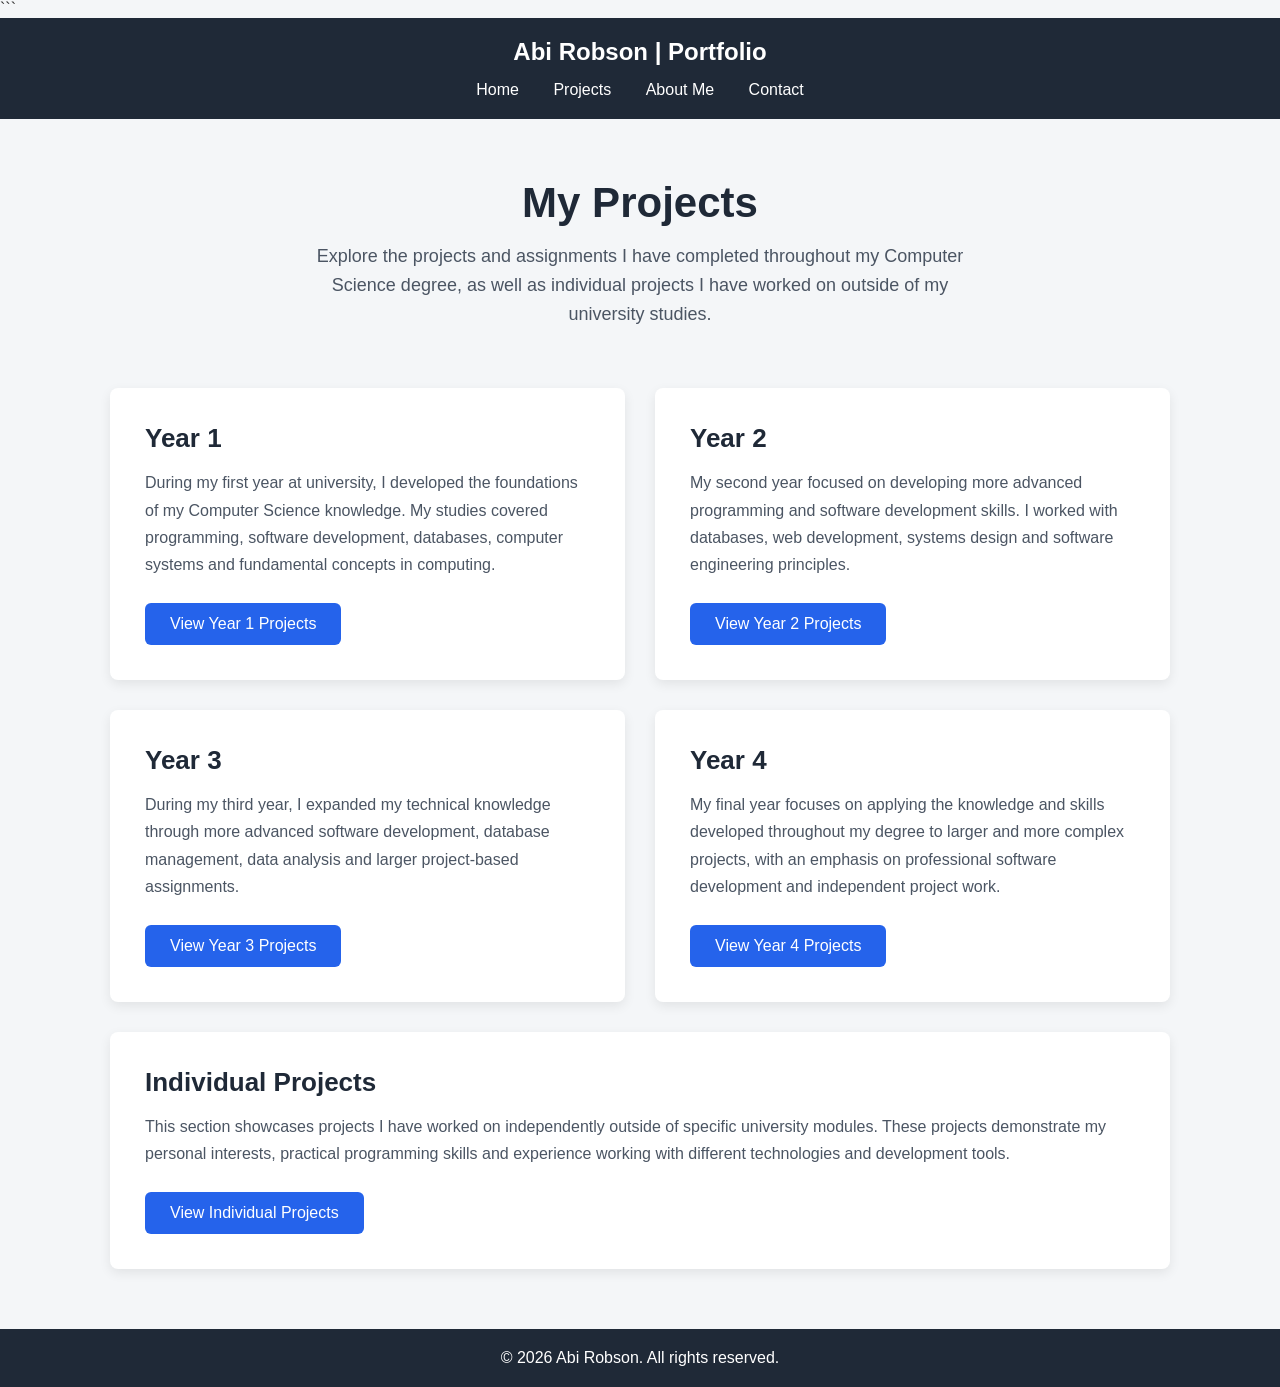
==== projects.html @ c656c594 "Update projects.html" ====
<!DOCTYPE html>

<html lang="en">
<head>
    <meta charset="UTF-8">
    <meta name="viewport" content="width=device-width, initial-scale=1.0">
    <title>Projects | Abi Robson</title>

<style>
    * {
        margin: 0;
        padding: 0;
        box-sizing: border-box;
    }

    body {
        font-family: Arial, sans-serif;
        background-color: #f4f6f8;
        color: #333;
    }

    nav {
        background-color: #1f2937;
        padding: 20px;
        text-align: center;
    }

    nav h2 {
        color: white;
        margin-bottom: 15px;
    }

    nav a {
        color: white;
        text-decoration: none;
        margin: 0 15px;
        font-size: 16px;
    }

    nav a:hover {
        text-decoration: underline;
    }

    .page-header {
        text-align: center;
        padding: 60px 20px 30px;
    }

    .page-header h1 {
        font-size: 42px;
        color: #1f2937;
        margin-bottom: 15px;
    }

    .page-header p {
        max-width: 650px;
        margin: auto;
        font-size: 18px;
        line-height: 1.6;
        color: #4b5563;
    }

    .projects-container {
        max-width: 1100px;
        margin: 30px auto 60px;
        padding: 0 20px;
        display: grid;
        grid-template-columns: repeat(2, 1fr);
        gap: 30px;
    }

    .project-section {
        background-color: white;
        padding: 35px;
        border-radius: 8px;
        box-shadow: 0 4px 12px rgba(0, 0, 0, 0.08);
        display: flex;
        flex-direction: column;
        justify-content: space-between;
    }

    .project-section h2 {
        color: #1f2937;
        font-size: 26px;
        margin-bottom: 15px;
    }

    .project-section p {
        color: #4b5563;
        font-size: 16px;
        line-height: 1.7;
        margin-bottom: 25px;
    }

    .button {
        display: inline-block;
        width: fit-content;
        padding: 12px 25px;
        background-color: #2563eb;
        color: white;
        text-decoration: none;
        border-radius: 6px;
        font-size: 16px;
    }

    .button:hover {
        background-color: #1d4ed8;
    }

    .individual-projects {
        grid-column: 1 / -1;
    }

    footer {
        background-color: #1f2937;
        color: white;
        text-align: center;
        padding: 20px;
    }

    @media (max-width: 700px) {
        .projects-container {
            grid-template-columns: 1fr;
        }

        .individual-projects {
            grid-column: auto;
        }

        .page-header h1 {
            font-size: 34px;
        }

        nav a {
            display: inline-block;
            margin: 5px 10px;
        }
    }
</style>


</head>

<body>

```
<nav>
    <h2>Abi Robson | Portfolio</h2>

    <a href="index.html">Home</a>
    <a href="projects.html">Projects</a>
    <a href="about.html">About Me</a>
    <a href="contact.html">Contact</a>
</nav>

<header class="page-header">
    <h1>My Projects</h1>

    <p>
        Explore the projects and assignments I have completed throughout
        my Computer Science degree, as well as individual projects I have
        worked on outside of my university studies.
    </p>
</header>

<main class="projects-container">

    <section class="project-section">
        <div>
            <h2>Year 1</h2>

            <p>
                During my first year at university, I developed the
                foundations of my Computer Science knowledge. My studies
                covered programming, software development, databases,
                computer systems and fundamental concepts in computing.
            </p>
        </div>

        <a href="year1.html" class="button">
            View Year 1 Projects
        </a>
    </section>

    <section class="project-section">
        <div>
            <h2>Year 2</h2>

            <p>
                My second year focused on developing more advanced
                programming and software development skills. I worked
                with databases, web development, systems design and
                software engineering principles.
            </p>
        </div>

        <a href="year2.html" class="button">
            View Year 2 Projects
        </a>
    </section>

    <section class="project-section">
        <div>
            <h2>Year 3</h2>

            <p>
                During my third year, I expanded my technical knowledge
                through more advanced software development, database
                management, data analysis and larger project-based
                assignments.
            </p>
        </div>

        <a href="year3.html" class="button">
            View Year 3 Projects
        </a>
    </section>

    <section class="project-section">
        <div>
            <h2>Year 4</h2>

            <p>
                My final year focuses on applying the knowledge and skills
                developed throughout my degree to larger and more complex
                projects, with an emphasis on professional software
                development and independent project work.
            </p>
        </div>

        <a href="year4.html" class="button">
            View Year 4 Projects
        </a>
    </section>

    <section class="project-section individual-projects">
        <div>
            <h2>Individual Projects</h2>

            <p>
                This section showcases projects I have worked on
                independently outside of specific university modules.
                These projects demonstrate my personal interests,
                practical programming skills and experience working with
                different technologies and development tools.
            </p>
        </div>

        <a href="individual-projects.html" class="button">
            View Individual Projects
        </a>
    </section>

</main>

<footer>
    <p>&copy; 2026 Abi Robson. All rights reserved.</p>
</footer>

</body>
</html>
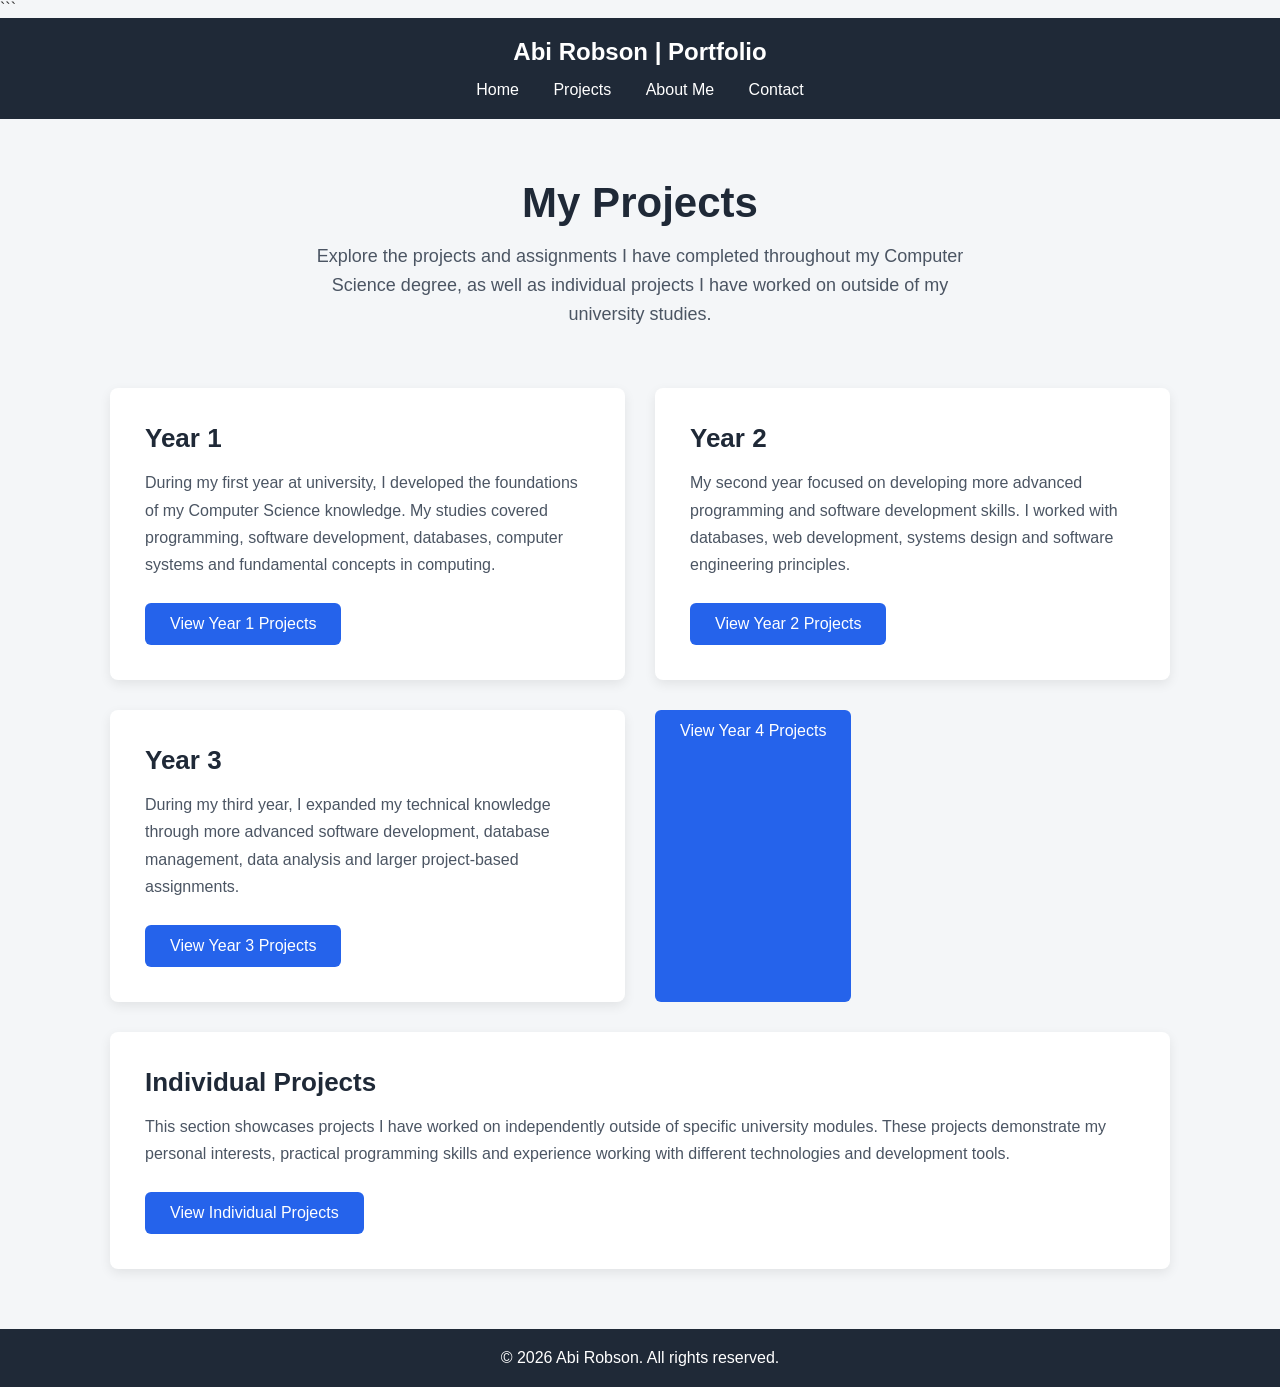
==== commit cb09ecaf: "Update projects.html" ====
--- a/projects.html
+++ b/projects.html
@@ -216,17 +216,6 @@
         </a>
     </section>
 
-    <section class="project-section">
-        <div>
-            <h2>Year 4</h2>
-
-            <p>
-                My final year focuses on applying the knowledge and skills
-                developed throughout my degree to larger and more complex
-                projects, with an emphasis on professional software
-                development and independent project work.
-            </p>
-        </div>
 
         <a href="year4.html" class="button">
             View Year 4 Projects
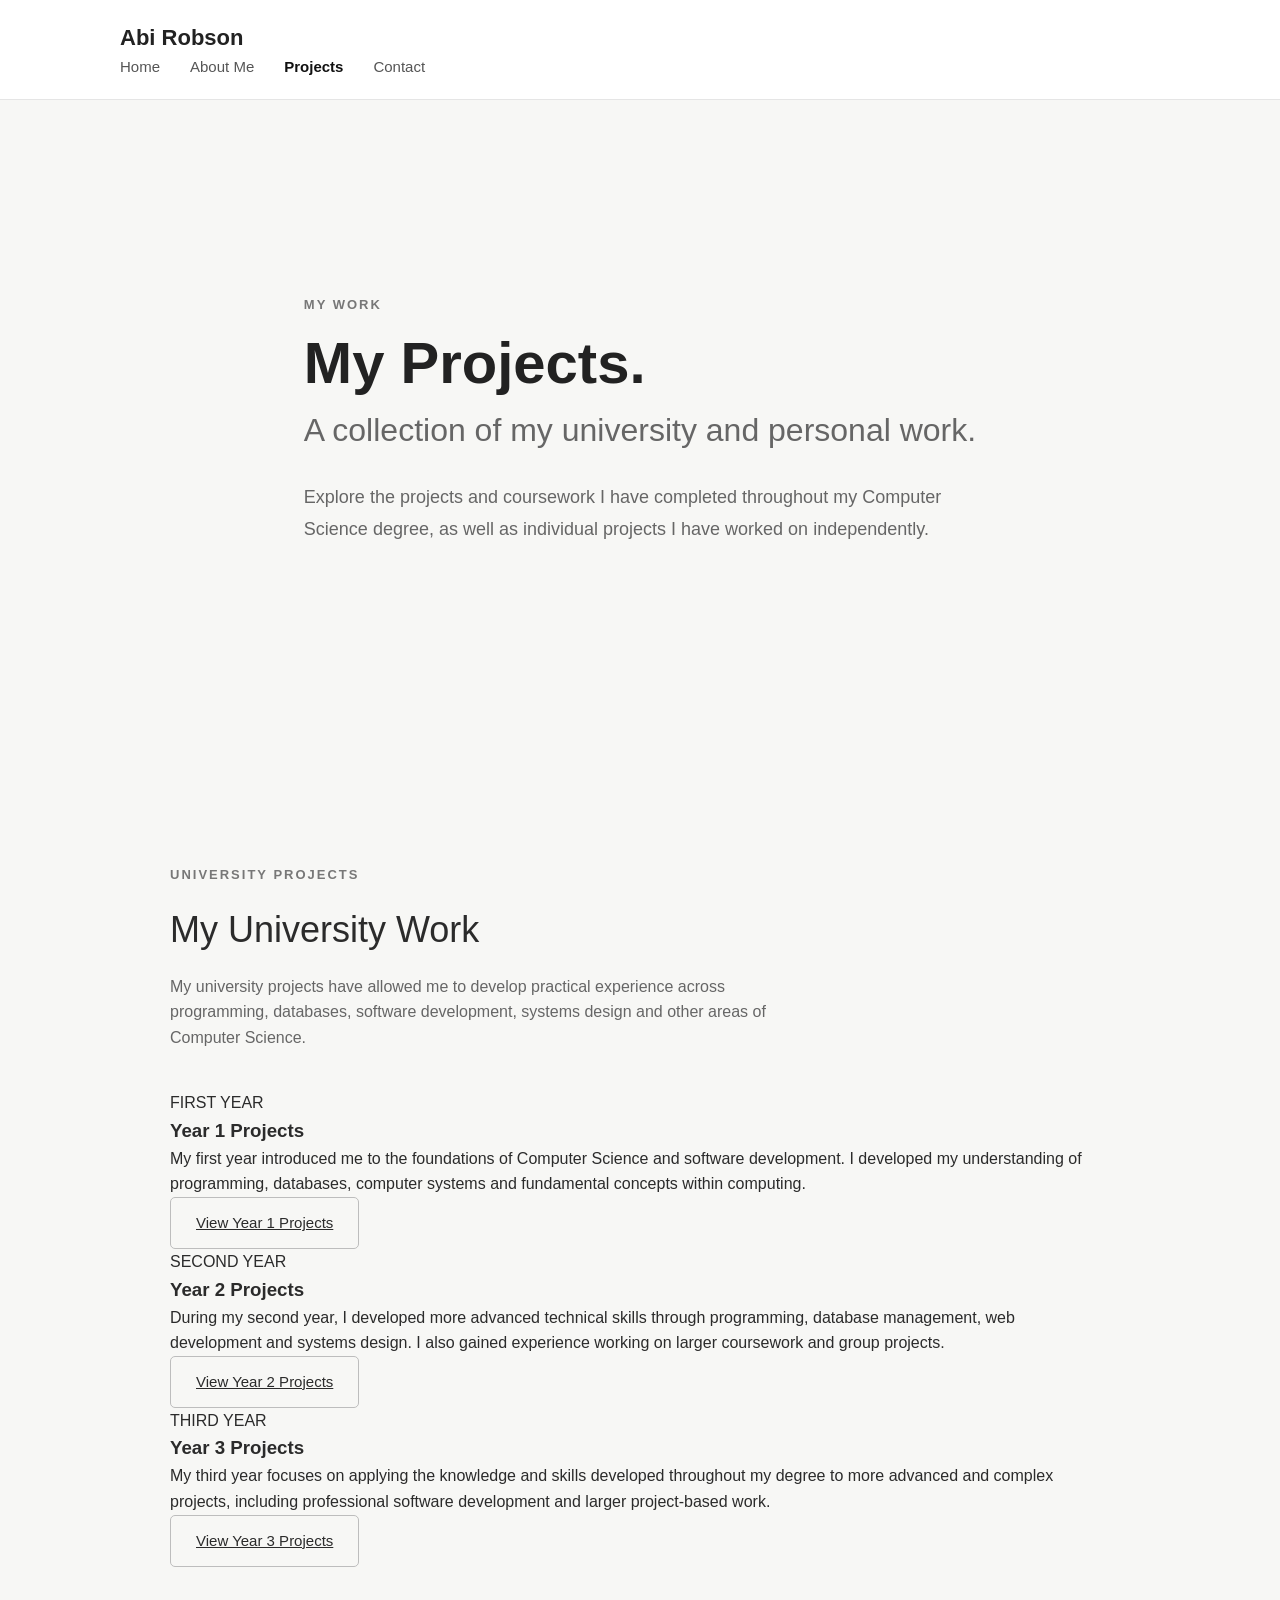
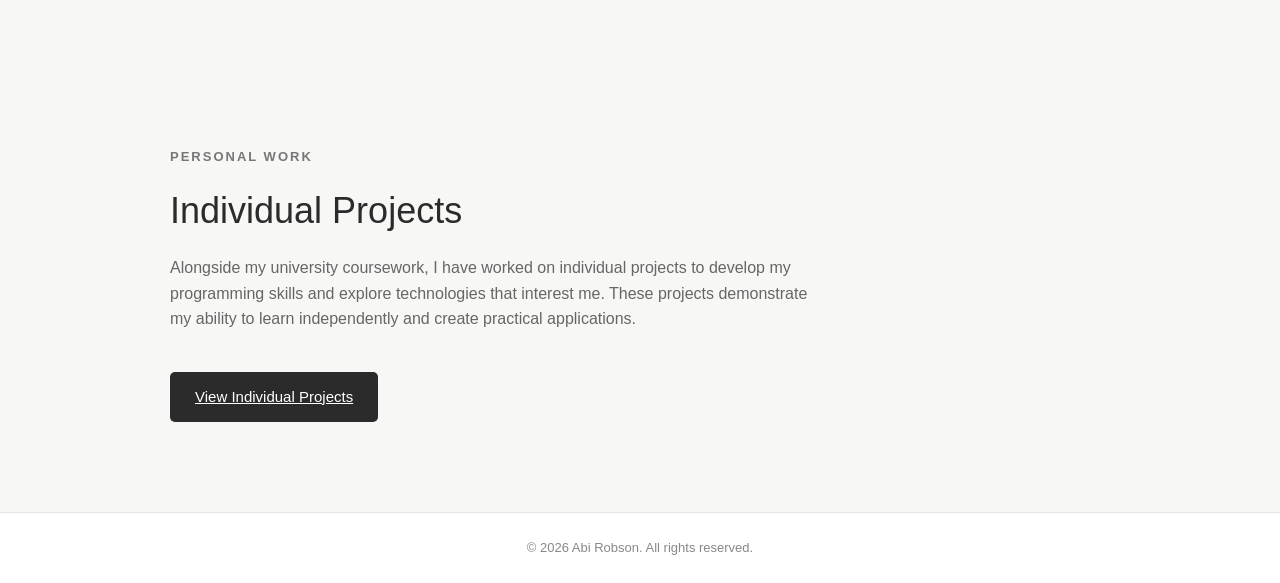
==== commit e0f322e3: "Update projects.html" ====
--- a/projects.html
+++ b/projects.html
@@ -2,248 +2,97 @@
 
 <html lang="en">
 <head>
-    <meta charset="UTF-8">
-    <meta name="viewport" content="width=device-width, initial-scale=1.0">
-    <title>Projects | Abi Robson</title>
-
-<style>
-    * {
-        margin: 0;
-        padding: 0;
-        box-sizing: border-box;
-    }
-
-    body {
-        font-family: Arial, sans-serif;
-        background-color: #f4f6f8;
-        color: #333;
-    }
-
-    nav {
-        background-color: #1f2937;
-        padding: 20px;
-        text-align: center;
-    }
-
-    nav h2 {
-        color: white;
-        margin-bottom: 15px;
-    }
-
-    nav a {
-        color: white;
-        text-decoration: none;
-        margin: 0 15px;
-        font-size: 16px;
-    }
-
-    nav a:hover {
-        text-decoration: underline;
-    }
-
-    .page-header {
-        text-align: center;
-        padding: 60px 20px 30px;
-    }
-
-    .page-header h1 {
-        font-size: 42px;
-        color: #1f2937;
-        margin-bottom: 15px;
-    }
-
-    .page-header p {
-        max-width: 650px;
-        margin: auto;
-        font-size: 18px;
-        line-height: 1.6;
-        color: #4b5563;
-    }
-
-    .projects-container {
-        max-width: 1100px;
-        margin: 30px auto 60px;
-        padding: 0 20px;
-        display: grid;
-        grid-template-columns: repeat(2, 1fr);
-        gap: 30px;
-    }
-
-    .project-section {
-        background-color: white;
-        padding: 35px;
-        border-radius: 8px;
-        box-shadow: 0 4px 12px rgba(0, 0, 0, 0.08);
-        display: flex;
-        flex-direction: column;
-        justify-content: space-between;
-    }
-
-    .project-section h2 {
-        color: #1f2937;
-        font-size: 26px;
-        margin-bottom: 15px;
-    }
-
-    .project-section p {
-        color: #4b5563;
-        font-size: 16px;
-        line-height: 1.7;
-        margin-bottom: 25px;
-    }
-
-    .button {
-        display: inline-block;
-        width: fit-content;
-        padding: 12px 25px;
-        background-color: #2563eb;
-        color: white;
-        text-decoration: none;
-        border-radius: 6px;
-        font-size: 16px;
-    }
-
-    .button:hover {
-        background-color: #1d4ed8;
-    }
-
-    .individual-projects {
-        grid-column: 1 / -1;
-    }
-
-    footer {
-        background-color: #1f2937;
-        color: white;
-        text-align: center;
-        padding: 20px;
-    }
-
-    @media (max-width: 700px) {
-        .projects-container {
-            grid-template-columns: 1fr;
-        }
-
-        .individual-projects {
-            grid-column: auto;
-        }
-
-        .page-header h1 {
-            font-size: 34px;
-        }
-
-        nav a {
-            display: inline-block;
-            margin: 5px 10px;
-        }
-    }
-</style>
-
-
+<meta charset="UTF-8">
+<meta name="viewport" content="width=device-width, initial-scale=1.0">
+<title>Projects | Abi Robson</title>
+<link rel="stylesheet" href="style.css">
 </head>
-
 <body>
 
-```
-<nav>
-    <h2>Abi Robson | Portfolio</h2>
-
-    <a href="index.html">Home</a>
-    <a href="projects.html">Projects</a>
-    <a href="about.html">About Me</a>
-    <a href="contact.html">Contact</a>
+<header class="navbar">
+<nav class="nav-container">
+<a href="index.html" class="logo">Abi Robson</a>
+<div class="nav-links">
+<a href="index.html">Home</a>
+<a href="index.html#about">About Me</a>
+<a href="projects.html" class="active">Projects</a>
+<a href="index.html#contact">Contact</a>
+</div>
 </nav>
-
-<header class="page-header">
-    <h1>My Projects</h1>
-
-    <p>
-        Explore the projects and assignments I have completed throughout
-        my Computer Science degree, as well as individual projects I have
-        worked on outside of my university studies.
-    </p>
 </header>
 
-<main class="projects-container">
+<main>
 
-    <section class="project-section">
-        <div>
-            <h2>Year 1</h2>
+<section class="hero project-hero">
+<div class="hero-content">
+<p class="intro-label">MY WORK</p>
+<h1>My Projects.</h1>
+<h2>A collection of my university and personal work.</h2>
+<p class="hero-description">Explore the projects and coursework I have completed throughout my Computer Science degree, as well as individual projects I have worked on independently.</p>
+</div>
+</section>
 
-            <p>
-                During my first year at university, I developed the
-                foundations of my Computer Science knowledge. My studies
-                covered programming, software development, databases,
-                computer systems and fundamental concepts in computing.
-            </p>
-        </div>
+<section class="projects-section">
+<div class="section-container">
 
-        <a href="year1.html" class="button">
-            View Year 1 Projects
-        </a>
-    </section>
+<div class="section-heading">
+<p class="section-label">UNIVERSITY PROJECTS</p>
+<h2>My University Work</h2>
+<p>My university projects have allowed me to develop practical experience across programming, databases, software development, systems design and other areas of Computer Science.</p>
+</div>
 
-    <section class="project-section">
-        <div>
-            <h2>Year 2</h2>
+<div class="project-list">
 
-            <p>
-                My second year focused on developing more advanced
-                programming and software development skills. I worked
-                with databases, web development, systems design and
-                software engineering principles.
-            </p>
-        </div>
+<div class="project-item">
+<div class="project-content">
+<p class="project-label">FIRST YEAR</p>
+<h3>Year 1 Projects</h3>
+<p>My first year introduced me to the foundations of Computer Science and software development. I developed my understanding of programming, databases, computer systems and fundamental concepts within computing.</p>
+<a href="year1.html" class="secondary-button">View Year 1 Projects</a>
+</div>
+</div>
 
-        <a href="year2.html" class="button">
-            View Year 2 Projects
-        </a>
-    </section>
+<div class="project-item">
+<div class="project-content">
+<p class="project-label">SECOND YEAR</p>
+<h3>Year 2 Projects</h3>
+<p>During my second year, I developed more advanced technical skills through programming, database management, web development and systems design. I also gained experience working on larger coursework and group projects.</p>
+<a href="year2.html" class="secondary-button">View Year 2 Projects</a>
+</div>
+</div>
 
-    <section class="project-section">
-        <div>
-            <h2>Year 3</h2>
+<div class="project-item">
+<div class="project-content">
+<p class="project-label">THIRD YEAR</p>
+<h3>Year 3 Projects</h3>
+<p>My third year focuses on applying the knowledge and skills developed throughout my degree to more advanced and complex projects, including professional software development and larger project-based work.</p>
+<a href="year3.html" class="secondary-button">View Year 3 Projects</a>
+</div>
+</div>
 
-            <p>
-                During my third year, I expanded my technical knowledge
-                through more advanced software development, database
-                management, data analysis and larger project-based
-                assignments.
-            </p>
-        </div>
+</div>
 
-        <a href="year3.html" class="button">
-            View Year 3 Projects
-        </a>
-    </section>
+</div>
+</section>
 
+<section class="individual-projects">
+<div class="section-container">
 
-        <a href="year4.html" class="button">
-            View Year 4 Projects
-        </a>
-    </section>
+<div class="section-heading">
+<p class="section-label">PERSONAL WORK</p>
+<h2>Individual Projects</h2>
+<p>Alongside my university coursework, I have worked on individual projects to develop my programming skills and explore technologies that interest me. These projects demonstrate my ability to learn independently and create practical applications.</p>
+</div>
 
-    <section class="project-section individual-projects">
-        <div>
-            <h2>Individual Projects</h2>
+<a href="individual-projects.html" class="primary-button">View Individual Projects</a>
 
-            <p>
-                This section showcases projects I have worked on
-                independently outside of specific university modules.
-                These projects demonstrate my personal interests,
-                practical programming skills and experience working with
-                different technologies and development tools.
-            </p>
-        </div>
-
-        <a href="individual-projects.html" class="button">
-            View Individual Projects
-        </a>
-    </section>
+</div>
+</section>
 
 </main>
 
 <footer>
-    <p>&copy; 2026 Abi Robson. All rights reserved.</p>
+<p>© 2026 Abi Robson. All rights reserved.</p>
 </footer>
 
 </body>
--- a/style.css
+++ b/style.css
@@ -0,0 +1,320 @@
+/* ================================
+Global Styles
+================================ */
+
+* {
+  margin: 0;
+  padding: 0;
+  box-sizing: border-box;
+  }
+
+html {
+scroll-behavior: smooth;
+}
+
+body {
+font-family: Arial, Helvetica, sans-serif;
+background-color: #f7f7f5;
+color: #2b2b2b;
+line-height: 1.6;
+}
+
+/* ================================
+Navigation Bar
+================================ */
+
+.navbar {
+background-color: #ffffff;
+border-bottom: 1px solid #e5e5e5;
+position: sticky;
+top: 0;
+z-index: 1000;
+}
+
+.nav-container {
+max-width: 1100px;
+margin: 0 auto;
+padding: 20px 30px;
+
+```
+display: flex;
+align-items: center;
+justify-content: space-between;
+```
+
+}
+
+.logo {
+color: #222222;
+text-decoration: none;
+font-size: 22px;
+font-weight: 600;
+}
+
+.nav-links {
+display: flex;
+gap: 30px;
+}
+
+.nav-links a {
+color: #555555;
+text-decoration: none;
+font-size: 15px;
+transition: color 0.2s ease;
+}
+
+.nav-links a:hover {
+color: #111111;
+}
+
+.nav-links a.active {
+color: #111111;
+font-weight: 600;
+}
+
+/* ================================
+Hero Section
+================================ */
+
+.hero {
+min-height: 75vh;
+display: flex;
+align-items: center;
+
+```
+background-color: #f7f7f5;
+```
+
+}
+
+.hero-content {
+max-width: 900px;
+margin: 0 auto;
+padding: 100px 30px;
+}
+
+.intro-label,
+.section-label {
+color: #777777;
+font-size: 13px;
+font-weight: 600;
+letter-spacing: 2px;
+margin-bottom: 15px;
+}
+
+.hero h1 {
+color: #222222;
+font-size: 58px;
+font-weight: 600;
+line-height: 1.1;
+margin-bottom: 10px;
+}
+
+.hero h2 {
+color: #666666;
+font-size: 32px;
+font-weight: 400;
+margin-bottom: 25px;
+}
+
+.hero-description {
+max-width: 650px;
+color: #666666;
+font-size: 18px;
+line-height: 1.8;
+margin-bottom: 35px;
+}
+
+/* ================================
+Buttons
+================================ */
+
+.hero-buttons {
+display: flex;
+gap: 15px;
+}
+
+.primary-button,
+.secondary-button {
+display: inline-block;
+padding: 13px 25px;
+
+```
+text-decoration: none;
+border-radius: 5px;
+
+font-size: 15px;
+transition: all 0.2s ease;
+```
+
+}
+
+.primary-button {
+background-color: #2b2b2b;
+color: #ffffff;
+}
+
+.primary-button:hover {
+background-color: #444444;
+}
+
+.secondary-button {
+background-color: transparent;
+color: #2b2b2b;
+border: 1px solid #bdbdbd;
+}
+
+.secondary-button:hover {
+background-color: #ffffff;
+}
+
+/* ================================
+General Sections
+================================ */
+
+.section-container {
+max-width: 1000px;
+margin: 0 auto;
+padding: 90px 30px;
+}
+
+.section-heading {
+margin-bottom: 40px;
+}
+
+.section-heading h2 {
+color: #2b2b2b;
+font-size: 36px;
+font-weight: 500;
+margin-bottom: 15px;
+}
+
+.section-heading > p:not(.section-label) {
+max-width: 650px;
+color: #666666;
+}
+
+/* ================================
+Introduction Section
+================================ */
+
+.introduction {
+background-color: #ffffff;
+border-top: 1px solid #e5e5e5;
+border-bottom: 1px solid #e5e5e5;
+}
+
+.introduction-content {
+max-width: 750px;
+}
+
+.introduction-content p {
+color: #5f5f5f;
+font-size: 17px;
+margin-bottom: 20px;
+}
+
+/* ================================
+Contact Section
+================================ */
+
+.contact-section {
+background-color: #f7f7f5;
+}
+
+.contact-details {
+display: grid;
+grid-template-columns: repeat(3, 1fr);
+gap: 20px;
+}
+
+.contact-item {
+background-color: #ffffff;
+border: 1px solid #e5e5e5;
+padding: 25px;
+border-radius: 5px;
+}
+
+.contact-title {
+display: block;
+color: #777777;
+font-size: 13px;
+font-weight: 600;
+text-transform: uppercase;
+letter-spacing: 1px;
+margin-bottom: 8px;
+}
+
+.contact-item a {
+color: #333333;
+text-decoration: none;
+word-break: break-word;
+}
+
+.contact-item a:hover {
+text-decoration: underline;
+}
+
+/* ================================
+Footer
+================================ */
+
+footer {
+background-color: #ffffff;
+border-top: 1px solid #e5e5e5;
+text-align: center;
+padding: 25px;
+}
+
+footer p {
+color: #888888;
+font-size: 13px;
+}
+
+/* ================================
+Responsive Design
+================================ */
+
+@media (max-width: 768px) {
+
+```
+.nav-container {
+    flex-direction: column;
+    gap: 15px;
+}
+
+.nav-links {
+    gap: 18px;
+}
+
+.hero-content {
+    padding: 70px 25px;
+}
+
+.hero h1 {
+    font-size: 42px;
+}
+
+.hero h2 {
+    font-size: 25px;
+}
+
+.hero-description {
+    font-size: 16px;
+}
+
+.hero-buttons {
+    flex-direction: column;
+    align-items: flex-start;
+}
+
+.section-container {
+    padding: 70px 25px;
+}
+
+.contact-details {
+    grid-template-columns: 1fr;
+}
+```
+
+}
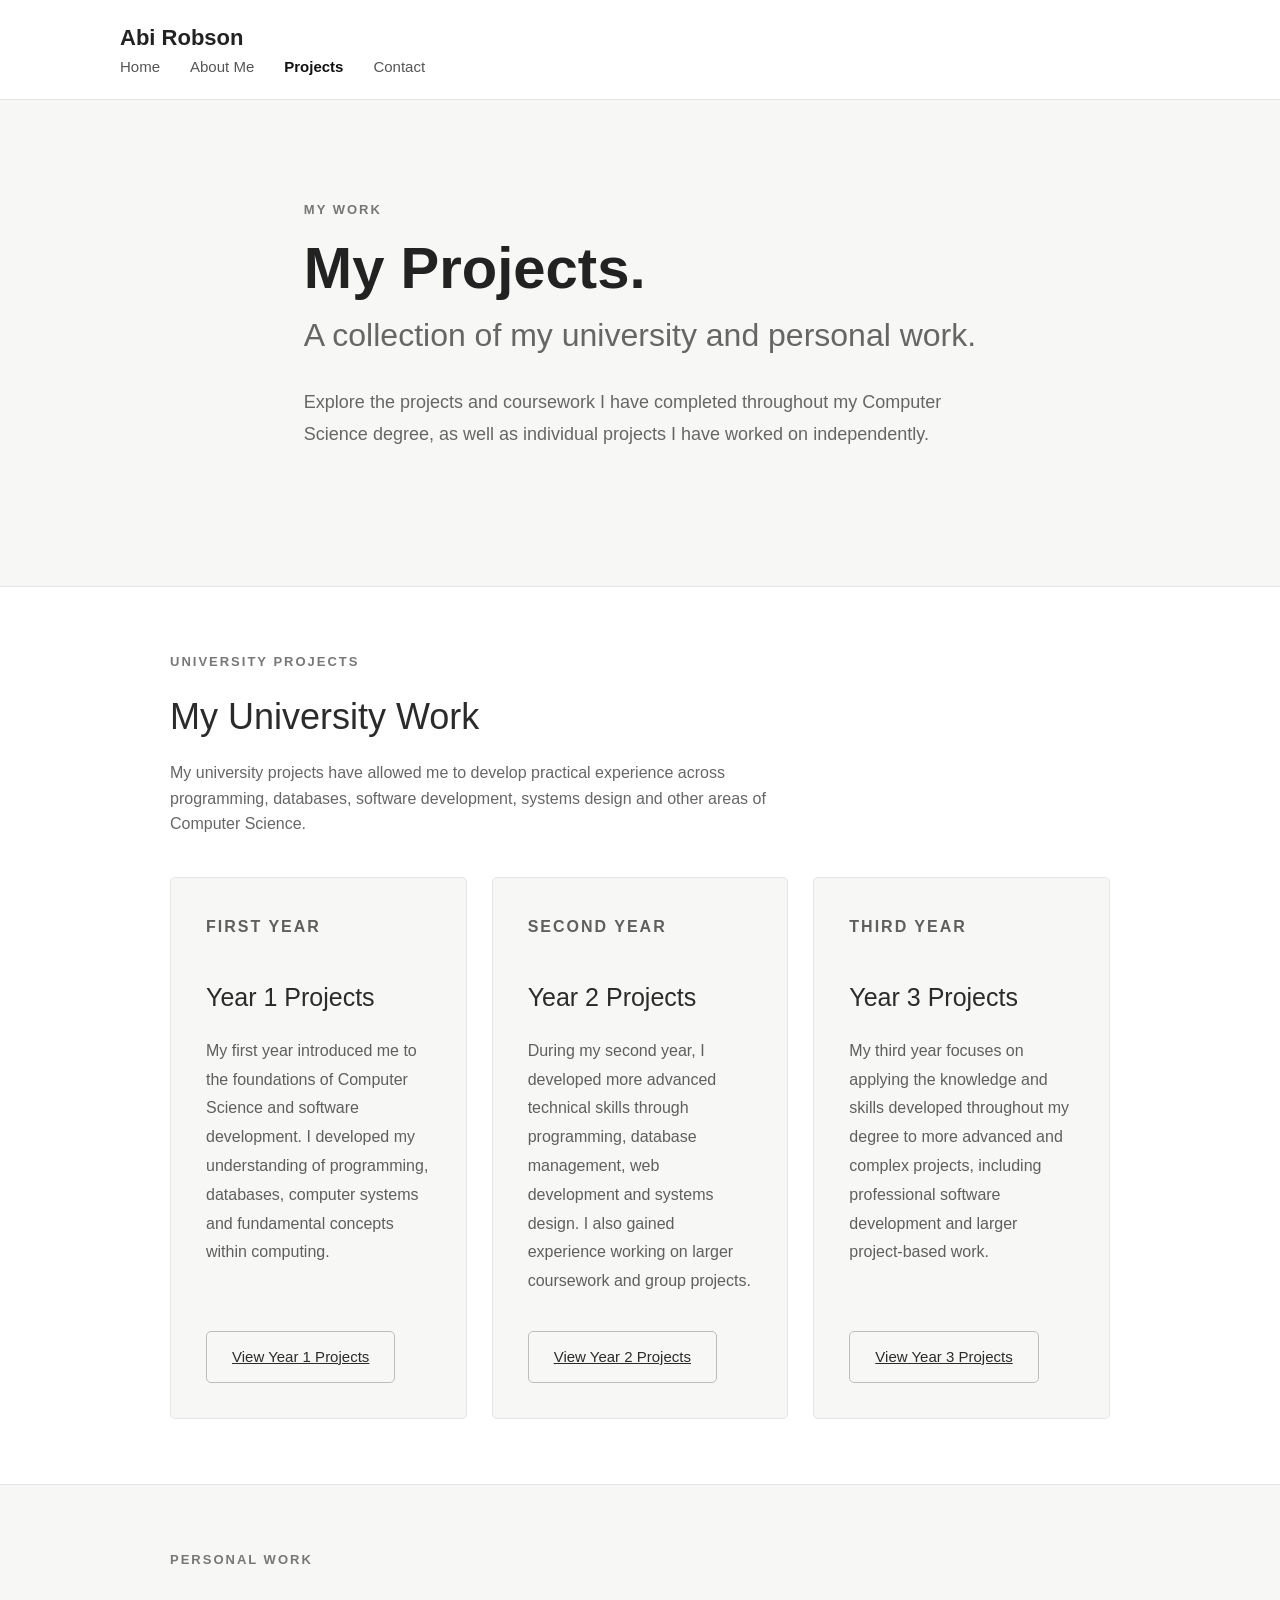
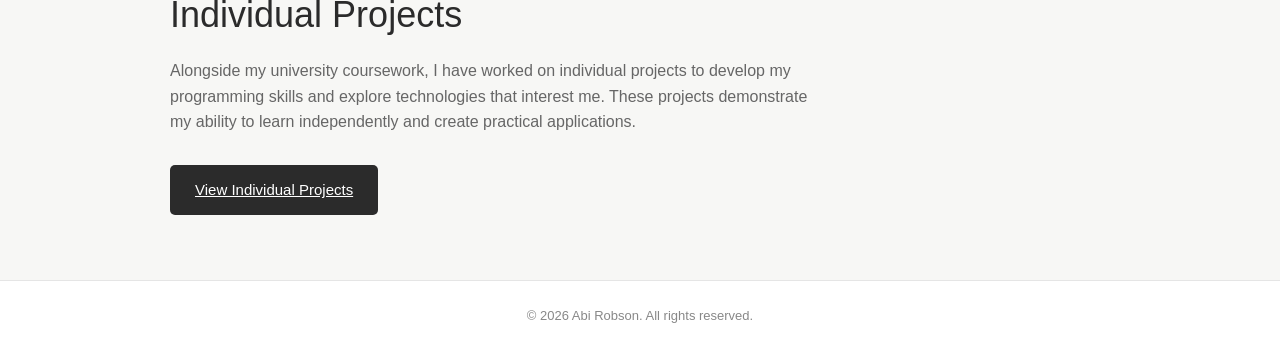
==== commit 98ff83e0: "Update projects.html" ====
--- a/projects.html
+++ b/projects.html
@@ -84,7 +84,7 @@
 <p>Alongside my university coursework, I have worked on individual projects to develop my programming skills and explore technologies that interest me. These projects demonstrate my ability to learn independently and create practical applications.</p>
 </div>
 
-<a href="individual-projects.html" class="primary-button">View Individual Projects</a>
+<a href="individual.html" class="primary-button">View Individual Projects</a>
 
 </div>
 </section>
--- a/style.css
+++ b/style.css
@@ -318,3 +318,112 @@
 ```
 
 }
+
+/* ================================
+Projects Page
+================================ */
+
+.project-hero {
+min-height: 50vh;
+}
+
+.projects-section {
+background-color: #ffffff;
+border-top: 1px solid #e5e5e5;
+border-bottom: 1px solid #e5e5e5;
+}
+
+.projects-section .section-container {
+padding-top: 65px;
+padding-bottom: 65px;
+}
+
+.project-list {
+display: grid;
+grid-template-columns: repeat(3, 1fr);
+gap: 25px;
+}
+
+.project-item {
+background-color: #f7f7f5;
+border: 1px solid #e5e5e5;
+padding: 35px;
+border-radius: 5px;
+min-height: 360px;
+}
+
+.project-content {
+height: 100%;
+display: flex;
+flex-direction: column;
+align-items: flex-start;
+}
+
+.project-label {
+color: #777777;
+font-size: 12px;
+font-weight: 600;
+letter-spacing: 2px;
+margin-bottom: 15px;
+}
+
+.project-item h3 {
+color: #2b2b2b;
+font-size: 25px;
+font-weight: 500;
+margin-bottom: 20px;
+}
+
+.project-item p {
+color: #5f5f5f;
+font-size: 16px;
+line-height: 1.8;
+margin-bottom: 35px;
+}
+
+.project-item .secondary-button {
+margin-top: auto;
+}
+
+.individual-projects {
+background-color: #f7f7f5;
+}
+
+.individual-projects .section-container {
+padding-top: 65px;
+padding-bottom: 65px;
+}
+
+.individual-projects .section-heading {
+margin-bottom: 30px;
+}
+
+@media (max-width: 900px) {
+
+.project-list {
+grid-template-columns: 1fr;
+}
+
+.project-item {
+min-height: auto;
+}
+
+}
+
+@media (max-width: 768px) {
+
+.project-hero {
+min-height: auto;
+}
+
+.projects-section .section-container,
+.individual-projects .section-container {
+padding-top: 55px;
+padding-bottom: 55px;
+}
+
+.project-item {
+padding: 30px;
+}
+
+}
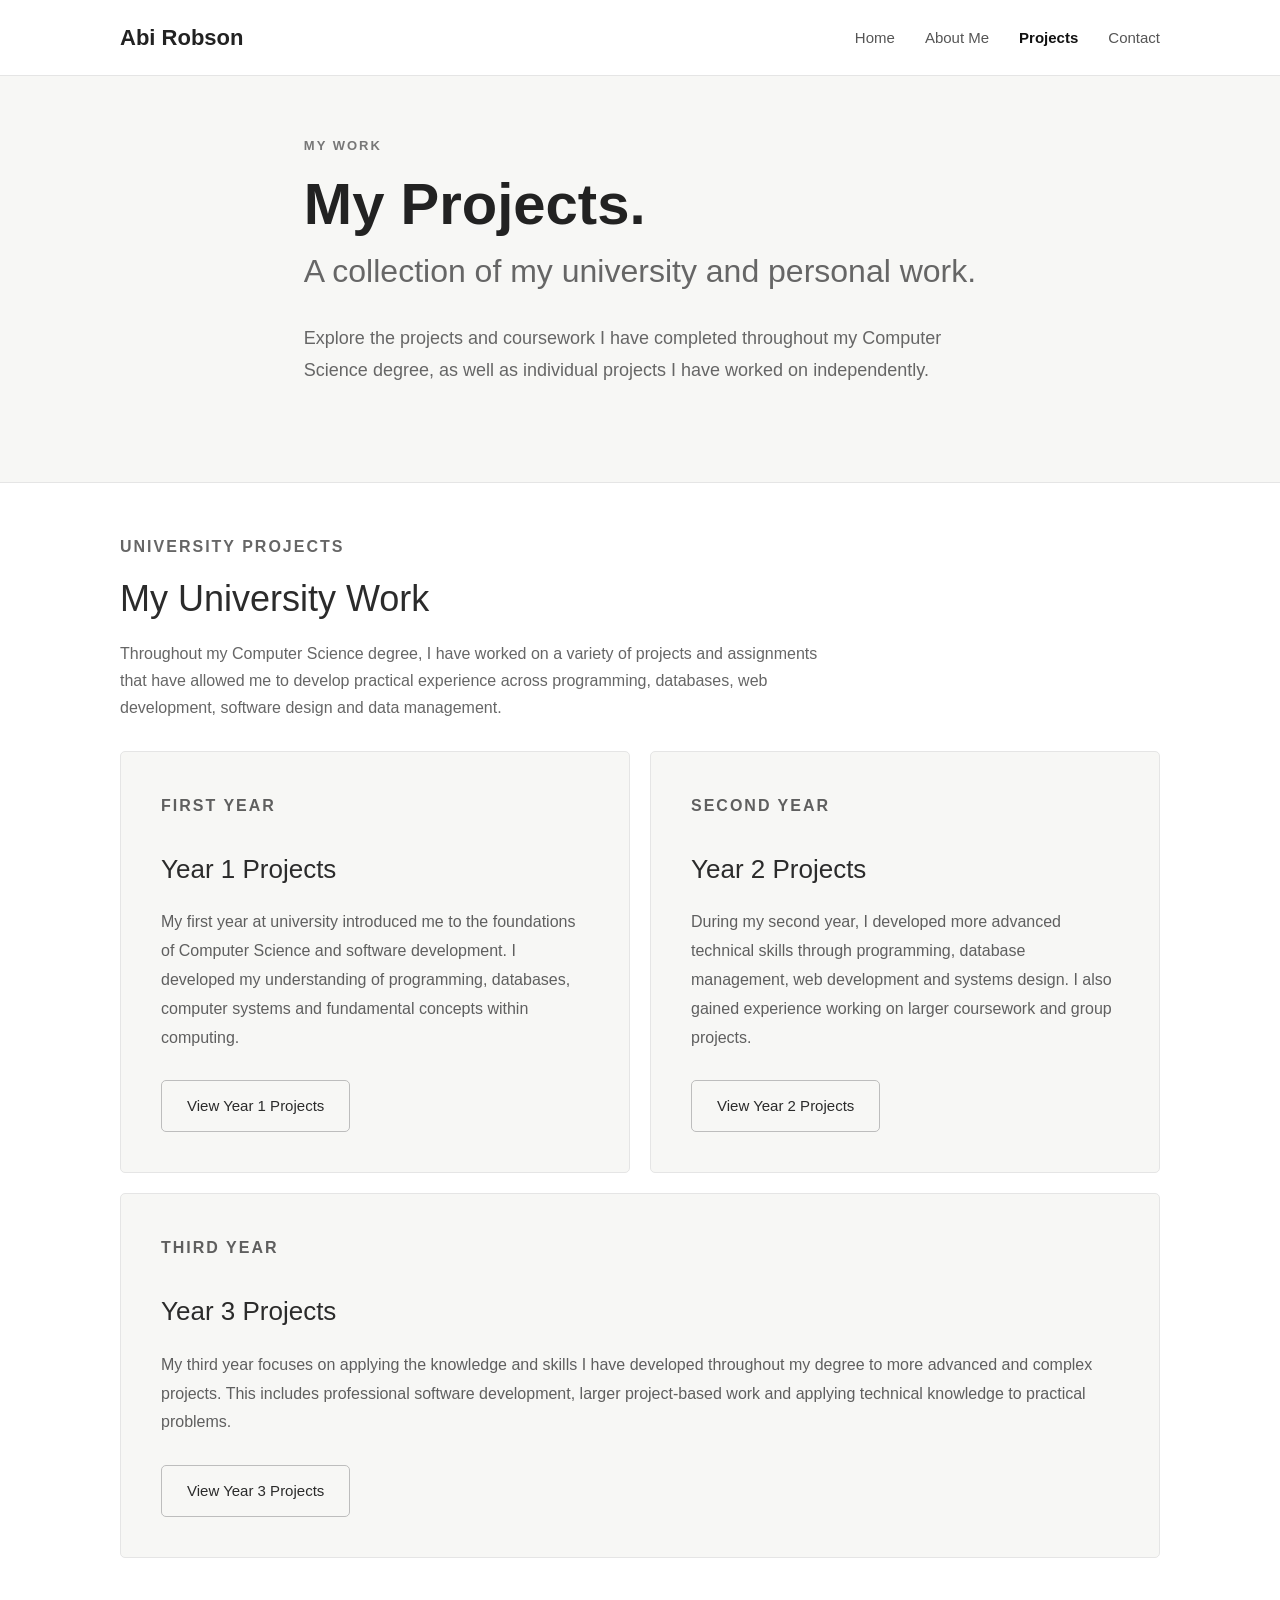
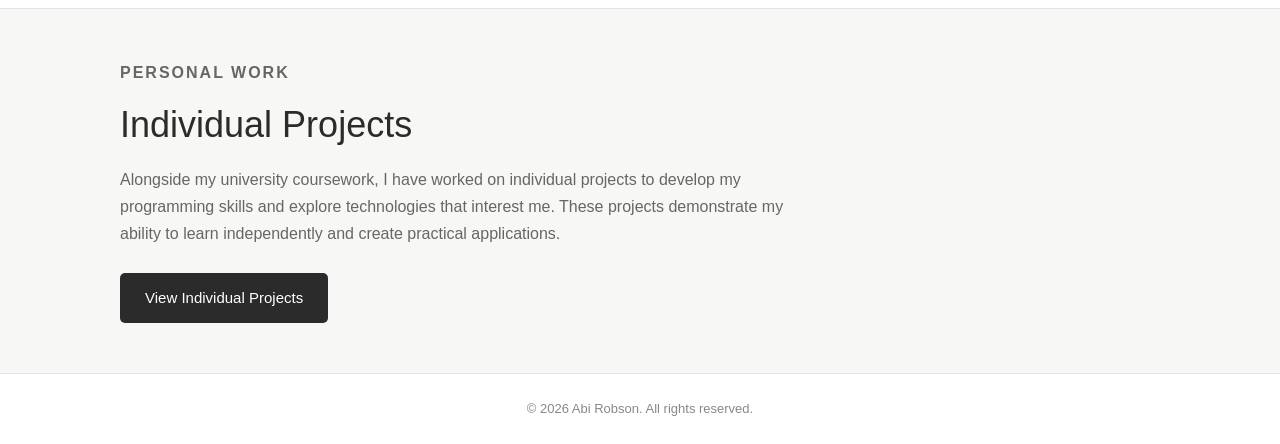
==== commit 27c60fe6: "Update projects.html" ====
--- a/projects.html
+++ b/projects.html
@@ -7,92 +7,158 @@
 <title>Projects | Abi Robson</title>
 <link rel="stylesheet" href="style.css">
 </head>
+
 <body>
 
 <header class="navbar">
 <nav class="nav-container">
+
 <a href="index.html" class="logo">Abi Robson</a>
+
 <div class="nav-links">
 <a href="index.html">Home</a>
 <a href="index.html#about">About Me</a>
 <a href="projects.html" class="active">Projects</a>
 <a href="index.html#contact">Contact</a>
 </div>
+
 </nav>
 </header>
 
 <main>
 
 <section class="hero project-hero">
+
 <div class="hero-content">
+
 <p class="intro-label">MY WORK</p>
+
 <h1>My Projects.</h1>
+
 <h2>A collection of my university and personal work.</h2>
-<p class="hero-description">Explore the projects and coursework I have completed throughout my Computer Science degree, as well as individual projects I have worked on independently.</p>
+
+<p class="hero-description">
+Explore the projects and coursework I have completed throughout my Computer Science degree, as well as individual projects I have worked on independently.
+</p>
+
 </div>
+
 </section>
 
 <section class="projects-section">
-<div class="section-container">
 
-<div class="section-heading">
+<div class="projects-container">
+
+<div class="projects-heading">
+
 <p class="section-label">UNIVERSITY PROJECTS</p>
+
 <h2>My University Work</h2>
-<p>My university projects have allowed me to develop practical experience across programming, databases, software development, systems design and other areas of Computer Science.</p>
+
+<p>
+Throughout my Computer Science degree, I have worked on a variety of projects and assignments that have allowed me to develop practical experience across programming, databases, web development, software design and data management.
+</p>
+
 </div>
 
 <div class="project-list">
 
 <div class="project-item">
+
 <div class="project-content">
+
 <p class="project-label">FIRST YEAR</p>
+
 <h3>Year 1 Projects</h3>
-<p>My first year introduced me to the foundations of Computer Science and software development. I developed my understanding of programming, databases, computer systems and fundamental concepts within computing.</p>
-<a href="year1.html" class="secondary-button">View Year 1 Projects</a>
+
+<p>
+My first year at university introduced me to the foundations of Computer Science and software development. I developed my understanding of programming, databases, computer systems and fundamental concepts within computing.
+</p>
+
+<a href="year1.html" class="secondary-button">
+View Year 1 Projects
+</a>
+
 </div>
+
 </div>
 
 <div class="project-item">
+
 <div class="project-content">
+
 <p class="project-label">SECOND YEAR</p>
+
 <h3>Year 2 Projects</h3>
-<p>During my second year, I developed more advanced technical skills through programming, database management, web development and systems design. I also gained experience working on larger coursework and group projects.</p>
-<a href="year2.html" class="secondary-button">View Year 2 Projects</a>
+
+<p>
+During my second year, I developed more advanced technical skills through programming, database management, web development and systems design. I also gained experience working on larger coursework and group projects.
+</p>
+
+<a href="year2.html" class="secondary-button">
+View Year 2 Projects
+</a>
+
 </div>
+
 </div>
 
 <div class="project-item">
+
 <div class="project-content">
+
 <p class="project-label">THIRD YEAR</p>
+
 <h3>Year 3 Projects</h3>
-<p>My third year focuses on applying the knowledge and skills developed throughout my degree to more advanced and complex projects, including professional software development and larger project-based work.</p>
-<a href="year3.html" class="secondary-button">View Year 3 Projects</a>
-</div>
+
+<p>
+My third year focuses on applying the knowledge and skills I have developed throughout my degree to more advanced and complex projects. This includes professional software development, larger project-based work and applying technical knowledge to practical problems.
+</p>
+
+<a href="year3.html" class="secondary-button">
+View Year 3 Projects
+</a>
+
 </div>
 
 </div>
 
 </div>
+
+</div>
+
 </section>
 
 <section class="individual-projects">
-<div class="section-container">
 
-<div class="section-heading">
+<div class="individual-container">
+
+<div class="individual-heading">
+
 <p class="section-label">PERSONAL WORK</p>
+
 <h2>Individual Projects</h2>
-<p>Alongside my university coursework, I have worked on individual projects to develop my programming skills and explore technologies that interest me. These projects demonstrate my ability to learn independently and create practical applications.</p>
+
+<p>
+Alongside my university coursework, I have worked on individual projects to develop my programming skills and explore technologies that interest me. These projects demonstrate my ability to learn independently and create practical applications.
+</p>
+
 </div>
 
-<a href="individual.html" class="primary-button">View Individual Projects</a>
+<a href="individual.html" class="primary-button">
+View Individual Projects
+</a>
 
 </div>
+
 </section>
 
 </main>
 
 <footer>
+
 <p>© 2026 Abi Robson. All rights reserved.</p>
+
 </footer>
 
 </body>
--- a/style.css
+++ b/style.css
@@ -1,7 +1,3 @@
-/* ================================
-Global Styles
-================================ */
-
 * {
   margin: 0;
   padding: 0;
@@ -35,13 +31,9 @@
 max-width: 1100px;
 margin: 0 auto;
 padding: 20px 30px;
-
-```
 display: flex;
 align-items: center;
 justify-content: space-between;
-```
-
 }
 
 .logo {
@@ -73,18 +65,14 @@
 }
 
 /* ================================
-Hero Section
+Homepage Hero
 ================================ */
 
 .hero {
 min-height: 75vh;
 display: flex;
 align-items: center;
-
-```
 background-color: #f7f7f5;
-```
-
 }
 
 .hero-content {
@@ -138,15 +126,10 @@
 .secondary-button {
 display: inline-block;
 padding: 13px 25px;
-
-```
 text-decoration: none;
 border-radius: 5px;
-
 font-size: 15px;
 transition: all 0.2s ease;
-```
-
 }
 
 .primary-button {
@@ -169,7 +152,7 @@
 }
 
 /* ================================
-General Sections
+Homepage General Sections
 ================================ */
 
 .section-container {
@@ -256,6 +239,144 @@
 }
 
 /* ================================
+Projects Page
+================================ */
+
+.project-hero {
+min-height: 45vh;
+display: flex;
+align-items: center;
+}
+
+.project-hero .hero-content {
+padding-top: 60px;
+padding-bottom: 60px;
+}
+
+/* University Projects */
+
+.projects-section {
+background-color: #ffffff;
+border-top: 1px solid #e5e5e5;
+border-bottom: 1px solid #e5e5e5;
+}
+
+.projects-container {
+max-width: 1100px;
+margin: 0 auto;
+padding: 50px 30px;
+}
+
+.projects-heading {
+margin-bottom: 30px;
+}
+
+.projects-heading .section-label {
+margin-bottom: 10px;
+}
+
+.projects-heading h2 {
+color: #2b2b2b;
+font-size: 36px;
+font-weight: 500;
+margin-bottom: 12px;
+}
+
+.projects-heading p {
+max-width: 700px;
+color: #666666;
+font-size: 16px;
+line-height: 1.7;
+}
+
+/* Project Grid */
+
+.project-list {
+display: grid;
+grid-template-columns: repeat(2, 1fr);
+gap: 20px;
+}
+
+/* Project Cards */
+
+.project-item {
+background-color: #f7f7f5;
+border: 1px solid #e5e5e5;
+border-radius: 5px;
+padding: 40px;
+}
+
+.project-content {
+display: flex;
+flex-direction: column;
+align-items: flex-start;
+}
+
+.project-label {
+color: #777777;
+font-size: 12px;
+font-weight: 600;
+letter-spacing: 2px;
+margin-bottom: 12px;
+}
+
+.project-item h3 {
+color: #2b2b2b;
+font-size: 26px;
+font-weight: 500;
+margin-bottom: 18px;
+}
+
+.project-item p {
+color: #5f5f5f;
+font-size: 16px;
+line-height: 1.8;
+margin-bottom: 28px;
+}
+
+/* Year 3 Full Width */
+
+.project-item:nth-child(3) {
+grid-column: 1 / -1;
+}
+
+/* ================================
+Individual Projects
+================================ */
+
+.individual-projects {
+background-color: #f7f7f5;
+}
+
+.individual-container {
+max-width: 1100px;
+margin: 0 auto;
+padding: 50px 30px;
+}
+
+.individual-heading {
+margin-bottom: 25px;
+}
+
+.individual-heading .section-label {
+margin-bottom: 10px;
+}
+
+.individual-heading h2 {
+color: #2b2b2b;
+font-size: 36px;
+font-weight: 500;
+margin-bottom: 12px;
+}
+
+.individual-heading p {
+max-width: 700px;
+color: #666666;
+font-size: 16px;
+line-height: 1.7;
+}
+
+/* ================================
 Footer
 ================================ */
 
@@ -275,155 +396,140 @@
 Responsive Design
 ================================ */
 
+@media (max-width: 900px) {
+
+.project-list {
+grid-template-columns: 1fr;
+}
+
+.project-item:nth-child(3) {
+grid-column: auto;
+}
+
+}
+
 @media (max-width: 768px) {
 
-```
 .nav-container {
-    flex-direction: column;
-    gap: 15px;
+flex-direction: column;
+gap: 15px;
 }
 
 .nav-links {
-    gap: 18px;
+gap: 18px;
 }
 
 .hero-content {
-    padding: 70px 25px;
+padding: 70px 25px;
 }
 
 .hero h1 {
-    font-size: 42px;
+font-size: 42px;
 }
 
 .hero h2 {
-    font-size: 25px;
+font-size: 25px;
 }
 
 .hero-description {
-    font-size: 16px;
+font-size: 16px;
 }
 
 .hero-buttons {
-    flex-direction: column;
-    align-items: flex-start;
-}
-
-.section-container {
-    padding: 70px 25px;
-}
-
-.contact-details {
-    grid-template-columns: 1fr;
-}
-```
-
-}
-
-/* ================================
-Projects Page
-================================ */
-
-.project-hero {
-min-height: 50vh;
-}
-
-.projects-section {
-background-color: #ffffff;
-border-top: 1px solid #e5e5e5;
-border-bottom: 1px solid #e5e5e5;
-}
-
-.projects-section .section-container {
-padding-top: 65px;
-padding-bottom: 65px;
-}
-
-.project-list {
-display: grid;
-grid-template-columns: repeat(3, 1fr);
-gap: 25px;
-}
-
-.project-item {
-background-color: #f7f7f5;
-border: 1px solid #e5e5e5;
-padding: 35px;
-border-radius: 5px;
-min-height: 360px;
-}
-
-.project-content {
-height: 100%;
-display: flex;
 flex-direction: column;
 align-items: flex-start;
 }
 
-.project-label {
-color: #777777;
-font-size: 12px;
-font-weight: 600;
-letter-spacing: 2px;
-margin-bottom: 15px;
-}
-
-.project-item h3 {
-color: #2b2b2b;
-font-size: 25px;
-font-weight: 500;
-margin-bottom: 20px;
-}
-
-.project-item p {
-color: #5f5f5f;
-font-size: 16px;
-line-height: 1.8;
-margin-bottom: 35px;
-}
-
-.project-item .secondary-button {
-margin-top: auto;
-}
-
-.individual-projects {
-background-color: #f7f7f5;
-}
-
-.individual-projects .section-container {
-padding-top: 65px;
-padding-bottom: 65px;
-}
-
-.individual-projects .section-heading {
-margin-bottom: 30px;
-}
-
-@media (max-width: 900px) {
+.section-container {
+padding: 70px 25px;
+}
+
+.contact-details {
+grid-template-columns: 1fr;
+}
+
+/* Projects Mobile */
+
+.project-hero {
+min-height: auto;
+}
+
+.project-hero .hero-content {
+padding: 60px 25px;
+}
+
+.projects-container {
+padding: 40px 25px;
+}
+
+.projects-heading h2 {
+font-size: 32px;
+}
 
 .project-list {
 grid-template-columns: 1fr;
-}
-
-.project-item {
-min-height: auto;
-}
-
-}
-
-@media (max-width: 768px) {
-
-.project-hero {
-min-height: auto;
-}
-
-.projects-section .section-container,
-.individual-projects .section-container {
-padding-top: 55px;
-padding-bottom: 55px;
+gap: 20px;
 }
 
 .project-item {
 padding: 30px;
 }
 
-}
+.project-item:nth-child(3) {
+grid-column: auto;
+}
+
+.individual-container {
+padding: 40px 25px;
+}
+
+.individual-heading h2 {
+font-size: 32px;
+}
+
+}
+
+@media (max-width: 500px) {
+
+.nav-container {
+padding: 18px 20px;
+}
+
+.nav-links {
+flex-wrap: wrap;
+justify-content: center;
+gap: 12px 18px;
+}
+
+.hero h1 {
+font-size: 36px;
+}
+
+.hero h2 {
+font-size: 22px;
+}
+
+.section-heading h2 {
+font-size: 30px;
+}
+
+.section-container {
+padding-left: 20px;
+padding-right: 20px;
+}
+
+.projects-container {
+padding-left: 20px;
+padding-right: 20px;
+}
+
+.project-item {
+padding: 25px;
+}
+
+.individual-container {
+padding-left: 20px;
+padding-right: 20px;
+}
+
+}
